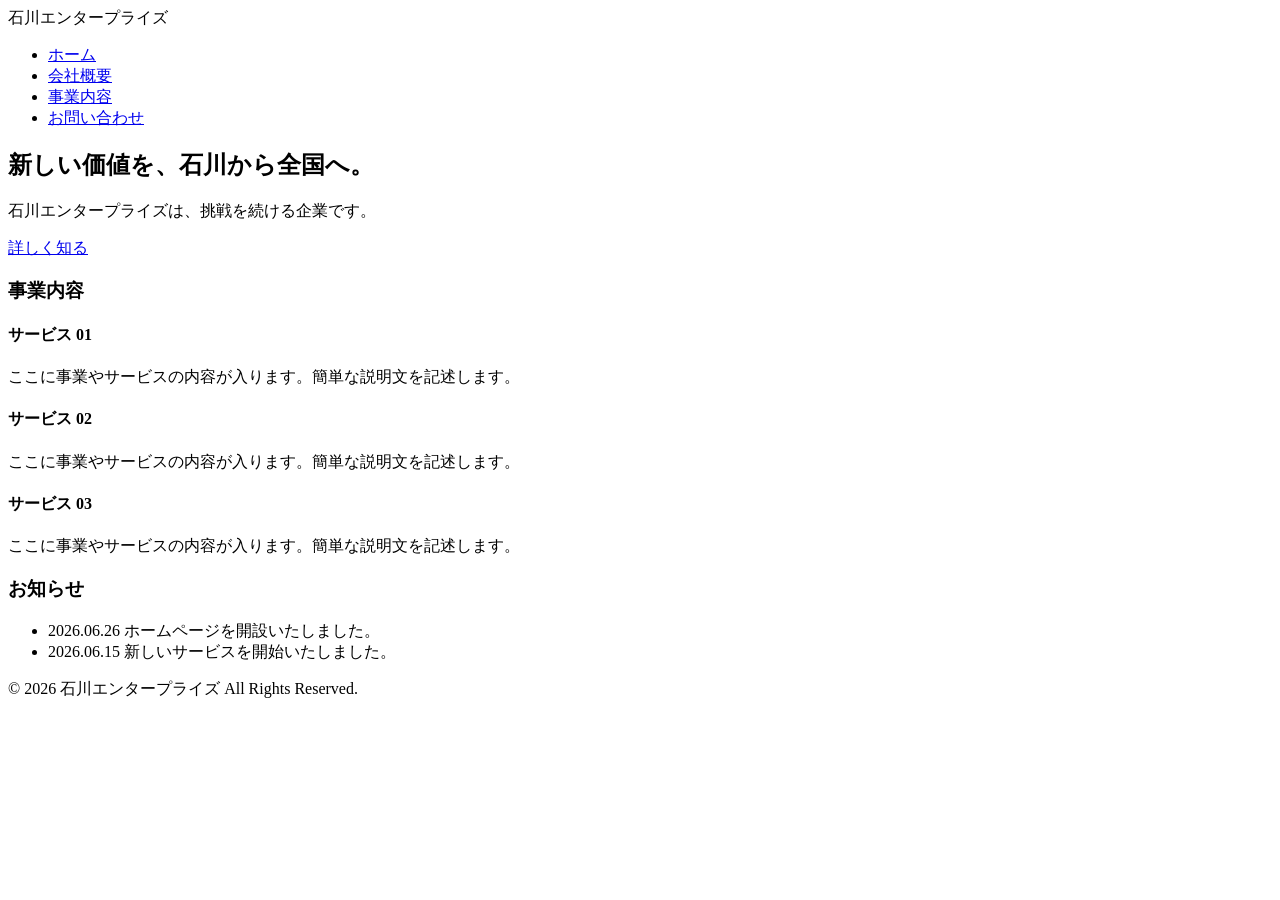
==== index.html @ 4a93487f "index、css追加" ====
<!DOCTYPE html>
<html lang="ja">
<head>
    <meta charset="UTF-8">
    <meta name="viewport" content="width=device-width, initial-scale=1.0">
    <title>石川エンタープライズ | トップページ</title>
    <link rel="stylesheet" href="css/style.css">
</head>
<body>

    <header>
        <div class="header-container">
            <div class="logo">石川エンタープライズ</div>
            <nav>
                <ul>
                    <li><a href="#">ホーム</a></li>
                    <li><a href="#">会社概要</a></li>
                    <li><a href="#">事業内容</a></li>
                    <li><a href="#">お問い合わせ</a></li>
                </ul>
            </nav>
        </div>
    </header>

    <section class="hero">
        <div class="hero-content">
            <h2>新しい価値を、石川から全国へ。</h2>
            <p>石川エンタープライズは、挑戦を続ける企業です。</p>
            <a href="#" class="btn">詳しく知る</a>
        </div>
    </section>

    <main class="container">
        <section class="services">
            <h3 class="section-title">事業内容</h3>
            <div class="service-grid">
                <div class="service-card">
                    <h4>サービス 01</h4>
                    <p>ここに事業やサービスの内容が入ります。簡単な説明文を記述します。</p>
                </div>
                <div class="service-card">
                    <h4>サービス 02</h4>
                    <p>ここに事業やサービスの内容が入ります。簡単な説明文を記述します。</p>
                </div>
                <div class="service-card">
                    <h4>サービス 03</h4>
                    <p>ここに事業やサービスの内容が入ります。簡単な説明文を記述します。</p>
                </div>
            </div>
        </section>

        <section class="news">
            <h3 class="section-title">お知らせ</h3>
            <ul class="news-list">
                <li><span class="date">2026.06.26</span> ホームページを開設いたしました。</li>
                <li><span class="date">2026.06.15</span> 新しいサービスを開始いたしました。</li>
            </ul>
        </section>
    </main>

    <footer>
        <p>&copy; 2026 石川エンタープライズ All Rights Reserved.</p>
    </footer>

</body>
</html>
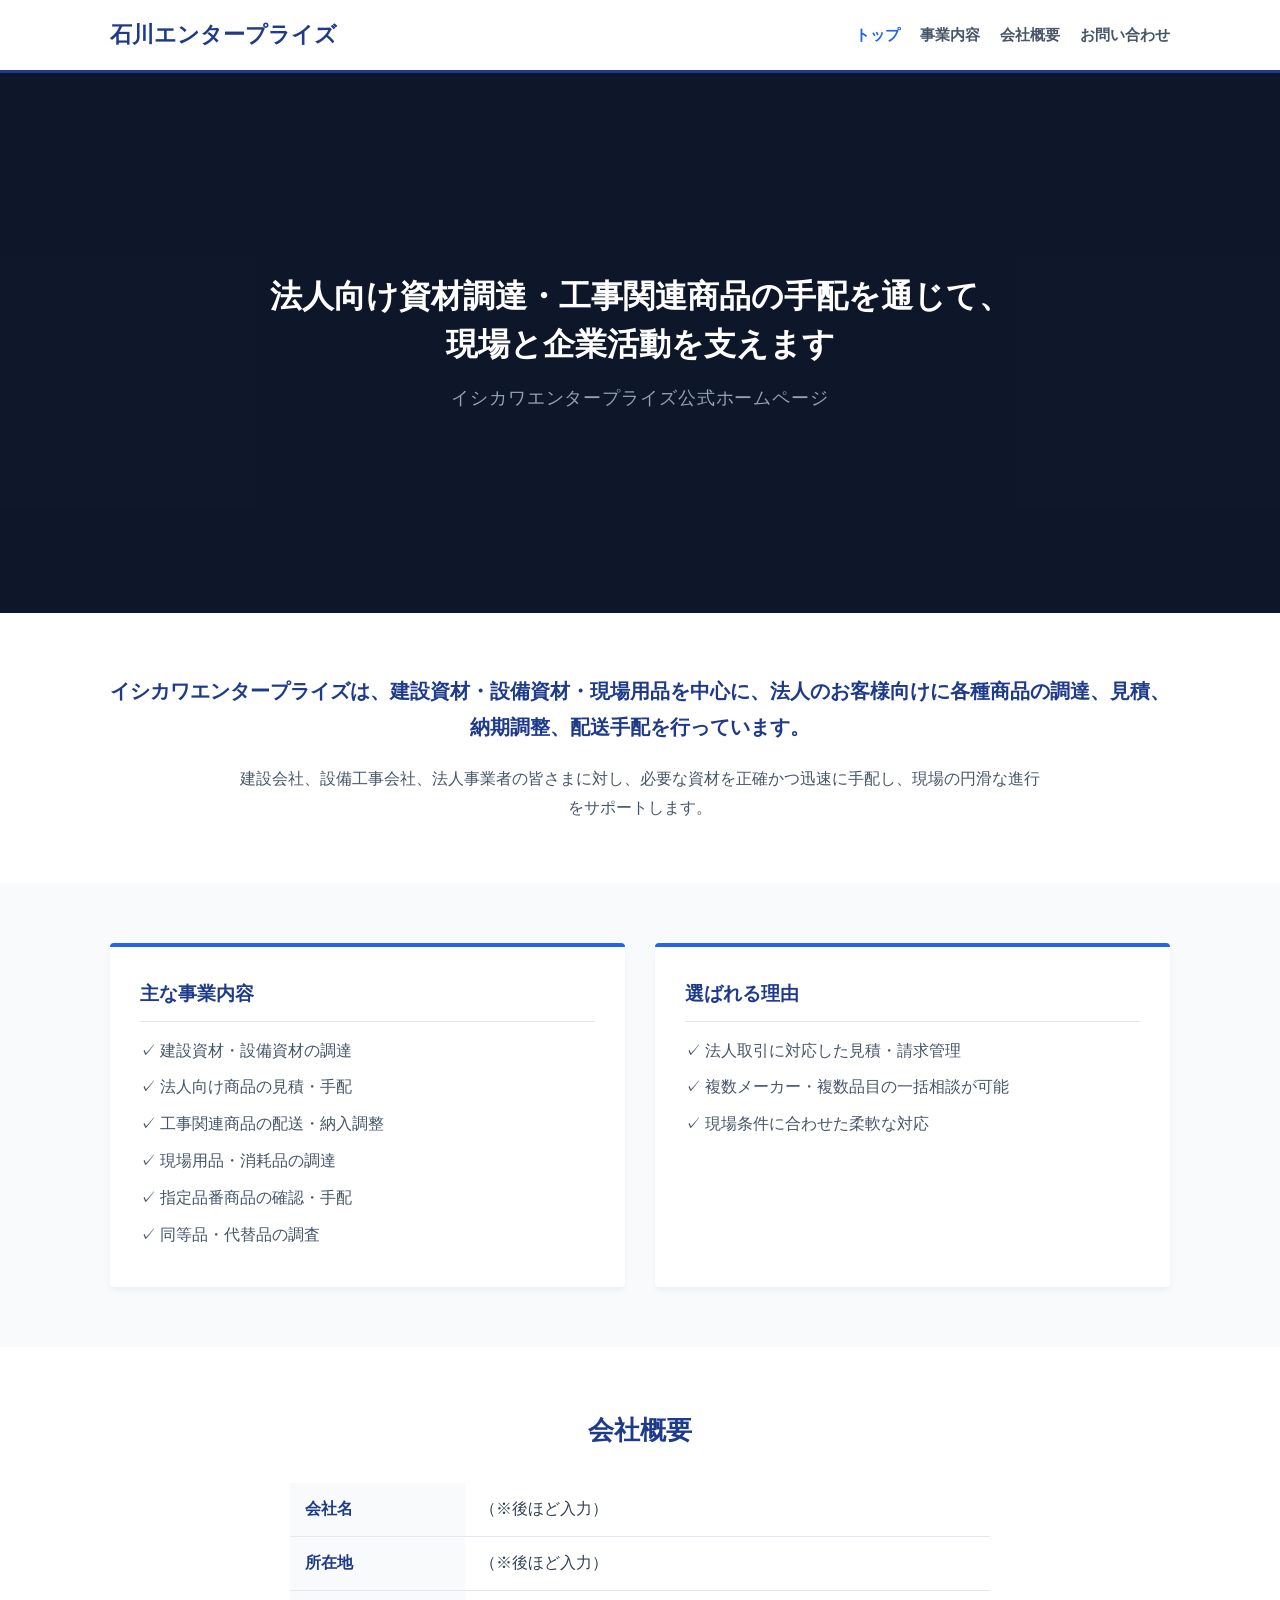
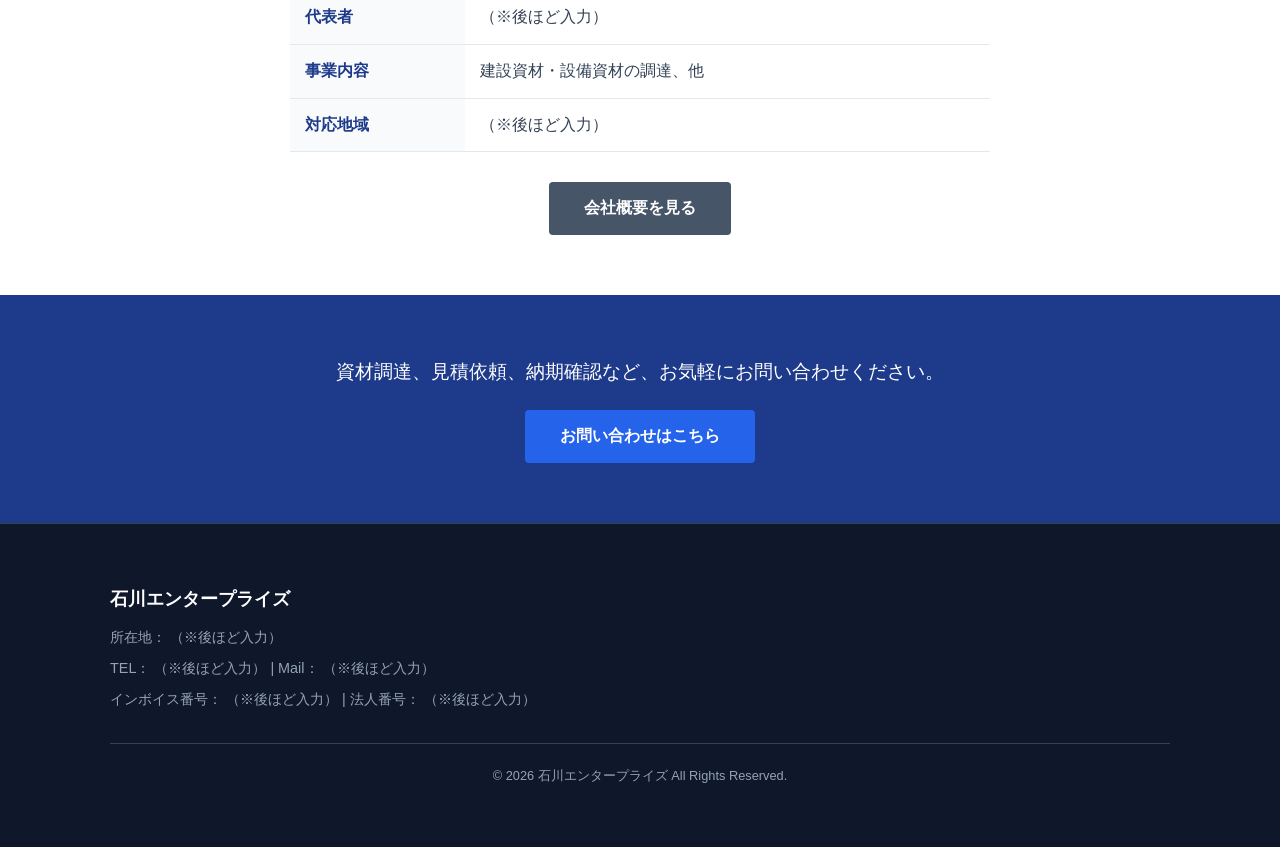
==== commit 47496a24: "仕様書に基づいたトップページとヒーローページの実装" ====
--- a/index.html
+++ b/index.html
@@ -3,63 +3,102 @@
 <head>
     <meta charset="UTF-8">
     <meta name="viewport" content="width=device-width, initial-scale=1.0">
-    <title>石川エンタープライズ | トップページ</title>
+    <title>イシカワエンタープライズ｜法人向け資材調達・工事関連商品の手配</title>
+    <meta name="description" content="イシカワエンタープライズは、建設資材・設備資材・現場用品を中心に、法人向けの資材調達、見積、納期確認、配送手配を行っています。">
     <link rel="stylesheet" href="css/style.css">
 </head>
 <body>
 
-    <header>
+    <header class="site-header">
         <div class="header-container">
-            <div class="logo">石川エンタープライズ</div>
-            <nav>
+            <h1 class="logo">石川エンタープライズ</h1>
+            <nav class="nav-menu">
                 <ul>
-                    <li><a href="#">ホーム</a></li>
-                    <li><a href="#">会社概要</a></li>
-                    <li><a href="#">事業内容</a></li>
-                    <li><a href="#">お問い合わせ</a></li>
+                    <li><a href="index.html" class="active">トップ</a></li>
+                    <li><a href="business.html">事業内容</a></li>
+                    <li><a href="company.html">会社概要</a></li>
+                    <li><a href="contact.html">お問い合わせ</a></li>
                 </ul>
             </nav>
         </div>
     </header>
 
-    <section class="hero">
+    <section class="hero-section">
+        <div class="hero-overlay"></div>
         <div class="hero-content">
-            <h2>新しい価値を、石川から全国へ。</h2>
-            <p>石川エンタープライズは、挑戦を続ける企業です。</p>
-            <a href="#" class="btn">詳しく知る</a>
+            <h2>法人向け資材調達・工事関連商品の手配を通じて、<br>現場と企業活動を支えます</h2>
+            <p>イシカワエンタープライズ公式ホームページ</p>
         </div>
     </section>
 
-    <main class="container">
-        <section class="services">
-            <h3 class="section-title">事業内容</h3>
-            <div class="service-grid">
-                <div class="service-card">
-                    <h4>サービス 01</h4>
-                    <p>ここに事業やサービスの内容が入ります。簡単な説明文を記述します。</p>
-                </div>
-                <div class="service-card">
-                    <h4>サービス 02</h4>
-                    <p>ここに事業やサービスの内容が入ります。簡単な説明文を記述します。</p>
-                </div>
-                <div class="service-card">
-                    <h4>サービス 03</h4>
-                    <p>ここに事業やサービスの内容が入ります。簡単な説明文を記述します。</p>
-                </div>
+    <section class="intro-sectioncontainer">
+        <div class="container">
+            <p class="lead-text">
+                イシカワエンタープライズは、建設資材・設備資材・現場用品を中心に、法人のお客様向けに各種商品の調達、見積、納期調整、配送手配を行っています。
+            </p>
+            <p class="body-text">
+                建設会社、設備工事会社、法人事業者の皆さまに対し、必要な資材を正確かつ迅速に手配し、現場の円滑な進行をサポートします。
+            </p>
+        </div>
+    </section>
+
+    <section class="features-section">
+        <div class="container grids">
+            <div class="card-box">
+                <h3>主な事業内容</h3>
+                <ul>
+                    <li>建設資材・設備資材の調達</li>
+                    <li>法人向け商品の見積・手配</li>
+                    <li>工事関連商品の配送・納入調整</li>
+                    <li>現場用品・消耗品の調達</li>
+                    <li>指定品番商品の確認・手配</li>
+                    <li>同等品・代替品の調査</li>
+                </ul>
             </div>
-        </section>
+            <div class="card-box">
+                <h3>選ばれる理由</h3>
+                <ul>
+                    <li>法人取引に対応した見積・請求管理</li>
+                    <li>複数メーカー・複数品目の一括相談が可能</li>
+                    <li>現場条件に合わせた柔軟な対応</li>
+                </ul>
+            </div>
+        </div>
+    </section>
 
-        <section class="news">
-            <h3 class="section-title">お知らせ</h3>
-            <ul class="news-list">
-                <li><span class="date">2026.06.26</span> ホームページを開設いたしました。</li>
-                <li><span class="date">2026.06.15</span> 新しいサービスを開始いたしました。</li>
-            </ul>
-        </section>
-    </main>
+    <section class="summary-section">
+        <div class="container">
+            <h3>会社概要</h3>
+            <table class="summary-table">
+                <tr><th>会社名</th><td>（※後ほど入力）</td></tr>
+                <tr><th>所在地</th><td>（※後ほど入力）</td></tr>
+                <tr><th>代表者</th><td>（※後ほど入力）</td></tr>
+                <tr><th>事業内容</th><td>建設資材・設備資材の調達、他</td></tr>
+                <tr><th>対応地域</th><td>（※後ほど入力）</td></tr>
+            </table>
+            <div class="text-center">
+                <a href="company.html" class="btn btn-secondary">会社概要を見る</a>
+            </div>
+        </div>
+    </section>
 
-    <footer>
-        <p>&copy; 2026 石川エンタープライズ All Rights Reserved.</p>
+    <section class="cta-section">
+        <div class="container text-center">
+            <p>資材調達、見積依頼、納期確認など、お気軽にお問い合わせください。</p>
+            <a href="contact.html" class="btn btn-primary">お問い合わせはこちら</a>
+        </div>
+    </section>
+
+    <footer class="site-footer">
+        <div class="container">
+            <div class="footer-info">
+                <h4>石川エンタープライズ</h4>
+                <p>所在地： （※後ほど入力）</p>
+                <p>TEL： （※後ほど入力） | Mail： （※後ほど入力）</p>
+                <p>インボイス番号： （※後ほど入力） | 法人番号： （※後ほど入力）</p>
+            </div>
+            <p class="copyright">© 2026 石川エンタープライズ All Rights Reserved.</p>
+        </div>
     </footer>
 
 </body>
--- a/css/style.css
+++ b/css/style.css
@@ -0,0 +1,223 @@
+/* 全体設定 */
+* {
+    box-sizing: border-box;
+    margin: 0;
+    padding: 0;
+}
+body {
+    font-family: "Helvetica Neue", Arial, "Hiragino Kaku Gothic ProN", "Hiragino Sans", Meiryo, sans-serif;
+    color: #334155;
+    background-color: #f8fafc; /* 薄いグレー */
+    line-height: 1.8;
+}
+.container {
+    width: 100%;
+    max-width: 1100px;
+    margin: 0 auto;
+    padding: 60px 20px;
+}
+.text-center { text-align: center; }
+
+/* ヘッダー */
+.site-header {
+    background-color: #ffffff;
+    border-bottom: 3px solid #1e3a8a; /* 堅実な紺色 */
+    position: sticky;
+    top: 0;
+    z-index: 100;
+}
+.header-container {
+    max-width: 1100px;
+    margin: 0 auto;
+    display: flex;
+    justify-content: space-between;
+    align-items: center;
+    padding: 15px 20px;
+}
+.logo {
+    font-size: 1.4rem;
+    color: #1e3a8a;
+    font-weight: bold;
+}
+.nav-menu ul {
+    display: flex;
+    list-style: none;
+}
+.nav-menu ul li { margin-left: 20px; }
+.nav-menu ul li a {
+    text-decoration: none;
+    color: #475569;
+    font-weight: bold;
+    font-size: 0.95rem;
+    transition: color 0.3s;
+}
+.nav-menu ul li a:hover, .nav-menu ul li a.active {
+    color: #2563eb; /* 誠実な青 */
+}
+
+/* ヒーローページ（メインビジュアル） */
+.hero-section {
+    position: relative;
+    height: 60vh;
+    min-height: 400px;
+    /* 背景画像（imagesフォルダにhero.jpgを入れる、無ければ紺色のグラデーションになります） */
+    background: url('../images/hero.jpg') no-repeat center center/cover;
+    background-color: #0f172a; 
+    display: flex;
+    align-items: center;
+    justify-content: center;
+    text-align: center;
+    color: #ffffff;
+}
+.hero-overlay {
+    position: absolute;
+    top: 0; left: 0; width: 100%; height: 100%;
+    background: rgba(15, 23, 42, 0.7); /* 写真の上に重ねる紺色のフィルター */
+}
+.hero-content {
+    position: relative;
+    z-index: 1;
+    padding: 0 20px;
+}
+.hero-content h2 {
+    font-size: 2rem;
+    line-height: 1.5;
+    margin-bottom: 15px;
+    font-weight: bold;
+}
+.hero-content p {
+    font-size: 1.1rem;
+    color: #94a3b8;
+    letter-spacing: 0.05em;
+}
+
+/* 紹介文 */
+.intro-sectioncontainer {
+    background-color: #ffffff;
+    text-align: center;
+}
+.lead-text {
+    font-size: 1.25rem;
+    color: #1e3a8a;
+    font-weight: bold;
+    margin-bottom: 20px;
+}
+.body-text {
+    max-width: 800px;
+    margin: 0 auto;
+    color: #475569;
+}
+
+/* グリッドカード */
+.grids {
+    display: flex;
+    gap: 30px;
+}
+.card-box {
+    flex: 1;
+    background: #ffffff;
+    padding: 30px;
+    border-radius: 4px;
+    border-top: 4px solid #2563eb;
+    box-shadow: 0 4px 6px -1px rgba(0,0,0,0.05);
+}
+.card-box h3 {
+    color: #1e3a8a;
+    margin-bottom: 15px;
+    border-bottom: 1px solid #e2e8f0;
+    padding-bottom: 10px;
+}
+.card-box ul {
+    list-style-type: '✓ ';
+    margin-left: 20px;
+    color: #475569;
+}
+.card-box ul li { margin-bottom: 8px; }
+
+/* 簡易会社概要テーブル */
+.summary-section { background-color: #ffffff; }
+.summary-section h3 {
+    text-align: center;
+    color: #1e3a8a;
+    font-size: 1.6rem;
+    margin-bottom: 30px;
+}
+.summary-table {
+    width: 100%;
+    max-width: 700px;
+    margin: 0 auto 30px;
+    border-collapse: collapse;
+}
+.summary-table th, .summary-table td {
+    padding: 12px 15px;
+    border-bottom: 1px solid #e2e8f0;
+    text-align: left;
+}
+.summary-table th {
+    width: 25%;
+    color: #1e3a8a;
+    background-color: #f8fafc;
+}
+
+/* ボタン */
+.btn {
+    display: inline-block;
+    padding: 12px 35px;
+    text-decoration: none;
+    font-weight: bold;
+    border-radius: 4px;
+    transition: background 0.3s;
+}
+.btn-primary {
+    background-color: #2563eb;
+    color: #ffffff;
+}
+.btn-primary:hover { background-color: #1d4ed8; }
+.btn-secondary {
+    background-color: #475569;
+    color: #ffffff;
+}
+.btn-secondary:hover { background-color: #334155; }
+
+/* CTAセクション（お問い合わせ導線） */
+.cta-section {
+    background-color: #1e3a8a;
+    color: #ffffff;
+}
+.cta-section p {
+    font-size: 1.2rem;
+    margin-bottom: 20px;
+}
+
+/* フッター */
+.site-footer {
+    background-color: #0f172a;
+    color: #94a3b8;
+    font-size: 0.9rem;
+    border-top: 1px solid #334155;
+}
+.footer-info h4 {
+    color: #ffffff;
+    margin-bottom: 10px;
+    font-size: 1.1rem;
+}
+.footer-info p { margin-bottom: 5px; }
+.copyright {
+    margin-top: 30px;
+    text-align: center;
+    font-size: 0.8rem;
+    border-top: 1px solid #334155;
+    padding-top: 20px;
+}
+
+/* スマートフォン対応（レスポンシブ） */
+@media (max-width: 768px) {
+    .header-container { flex-direction: column; text-align: center; }
+    .nav-menu { margin-top: 15px; width: 100%; }
+    .nav-menu ul { justify-content: space-around; }
+    .nav-menu ul li { margin: 0; }
+    .hero-content h2 { font-size: 1.4rem; }
+    .grids { flex-direction: column; }
+    .summary-table th, .summary-table td { display: block; width: 100%; }
+    .summary-table th { background-color: #1e3a8a; color: #ffffff; }
+}
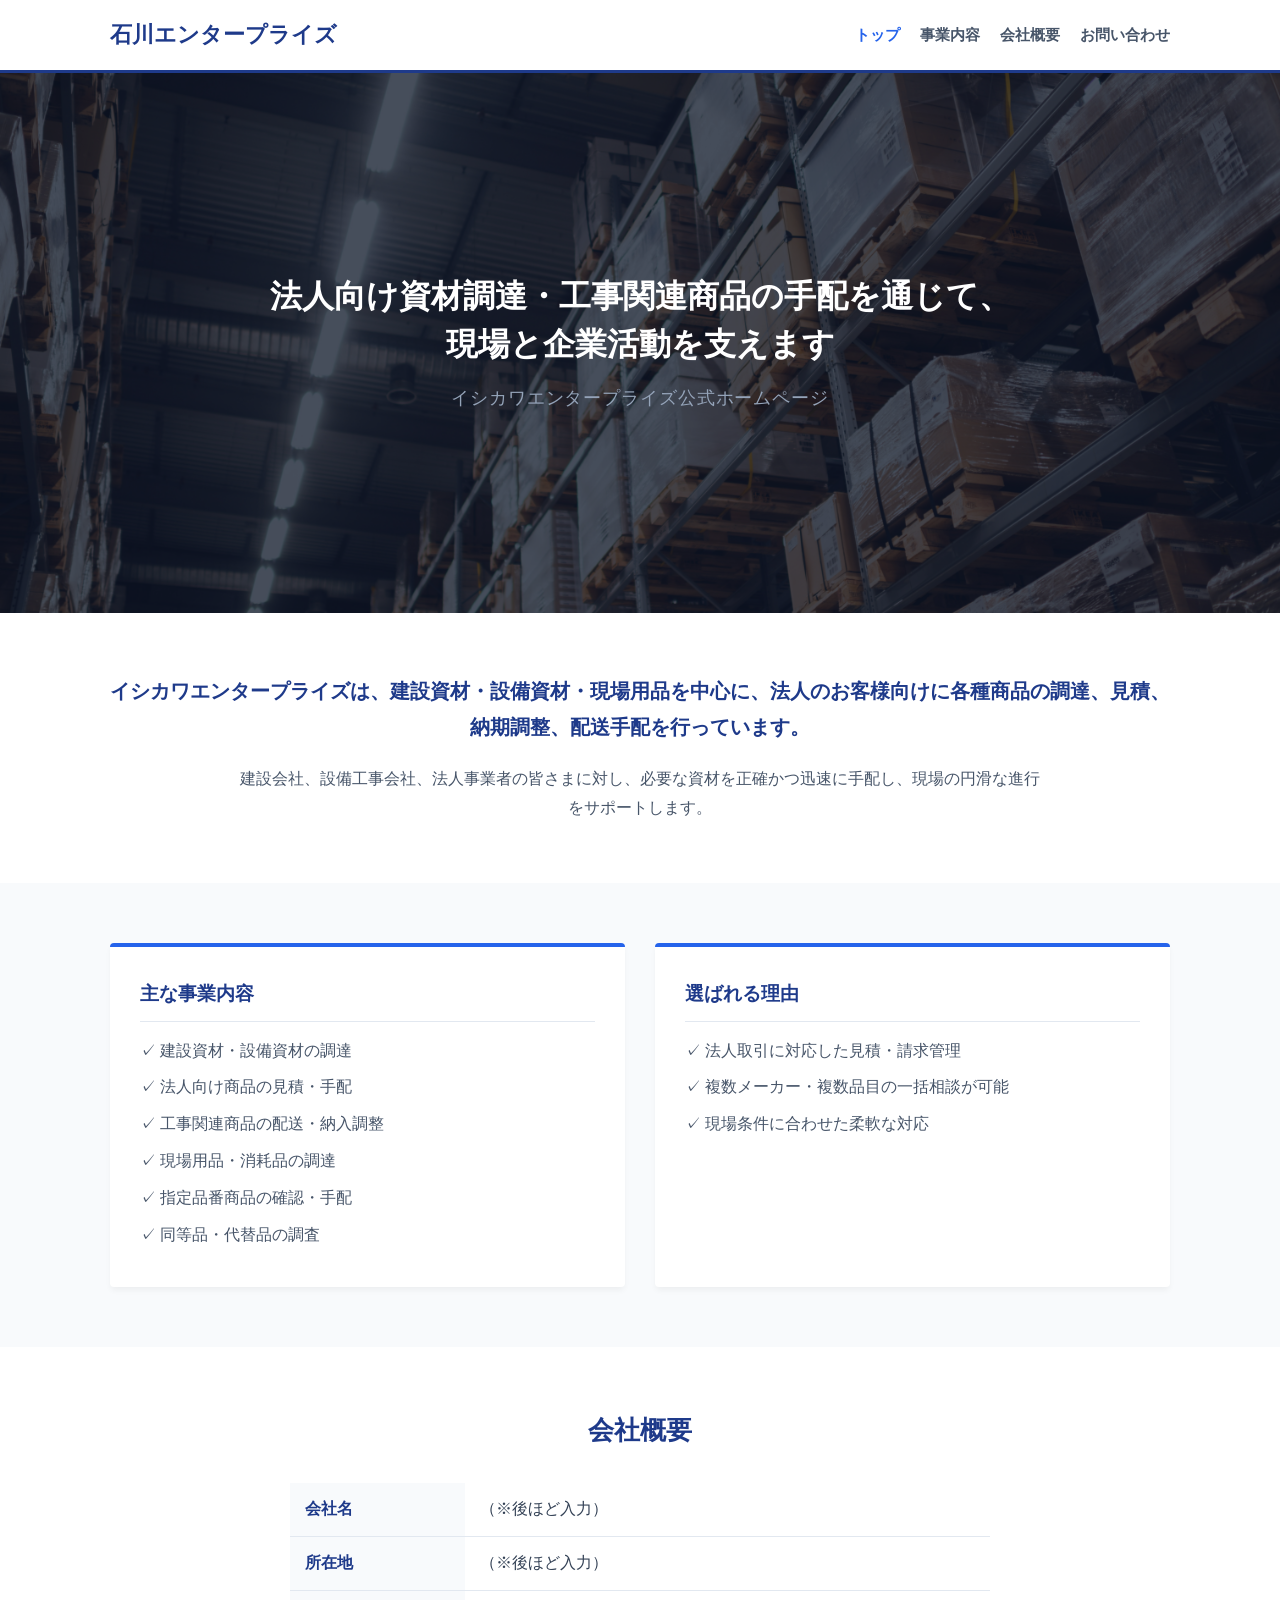
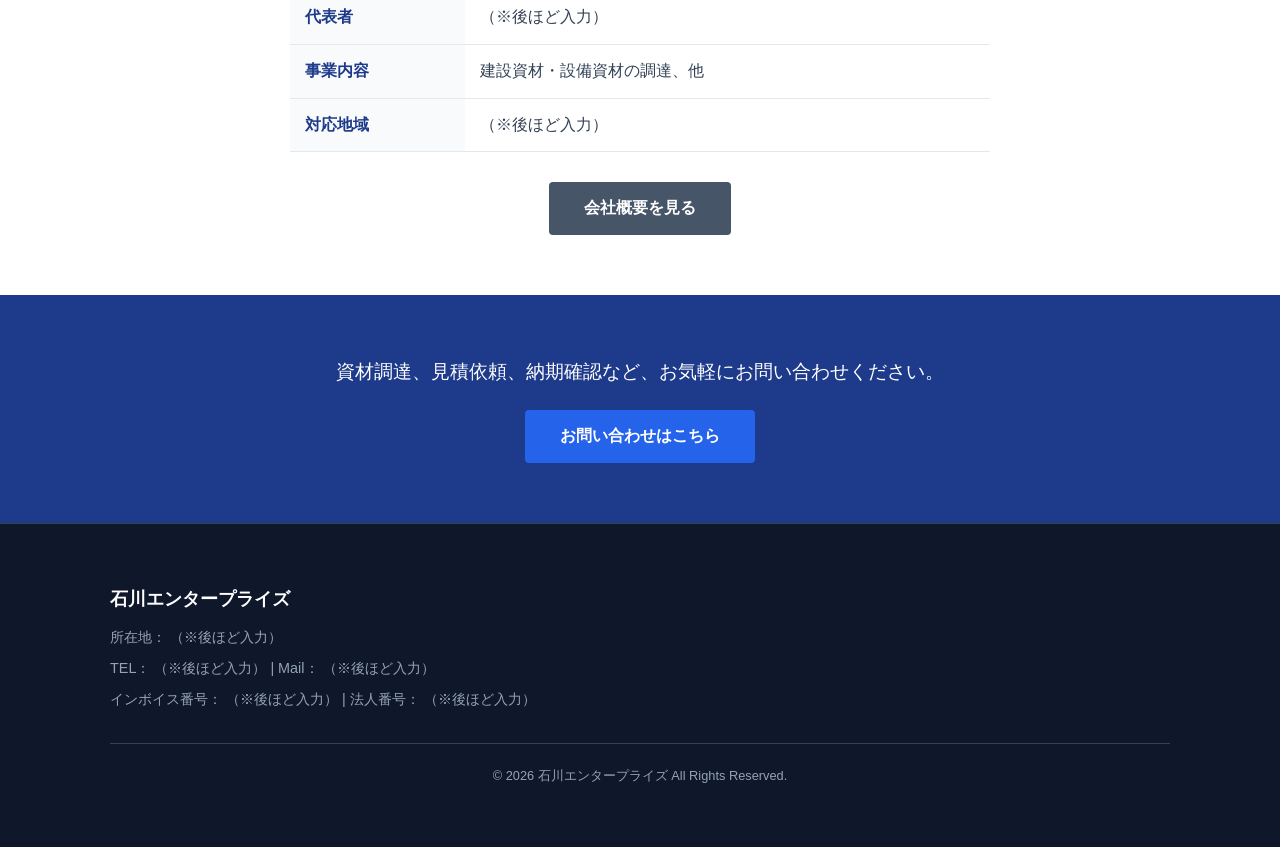
==== commit 2f4c5c41: "全ページのヘッダーロゴをリンク化（丸ごと差し替え版）" ====
--- a/index.html
+++ b/index.html
@@ -11,7 +11,7 @@
 
     <header class="site-header">
         <div class="header-container">
-            <h1 class="logo">石川エンタープライズ</h1>
+            <h1 class="logo"><a href="index.html">石川エンタープライズ</a></h1>
             <nav class="nav-menu">
                 <ul>
                     <li><a href="index.html" class="active">トップ</a></li>
--- a/css/style.css
+++ b/css/style.css
@@ -61,7 +61,7 @@
     height: 60vh;
     min-height: 400px;
     /* 背景画像（imagesフォルダにhero.jpgを入れる、無ければ紺色のグラデーションになります） */
-    background: url('../images/hero.jpg') no-repeat center center/cover;
+    background: url('../img/hero.jpg') no-repeat center center/cover;
     background-color: #0f172a; 
     display: flex;
     align-items: center;
@@ -220,4 +220,9 @@
     .grids { flex-direction: column; }
     .summary-table th, .summary-table td { display: block; width: 100%; }
     .summary-table th { background-color: #1e3a8a; color: #ffffff; }
+}
+/* ロゴのリンクを元の綺麗な色（紺色）にして下線を消す設定 */
+.logo a {
+    text-decoration: none;
+    color: inherit; /* 親要素の紺色をそのまま引き継ぎます */
 }
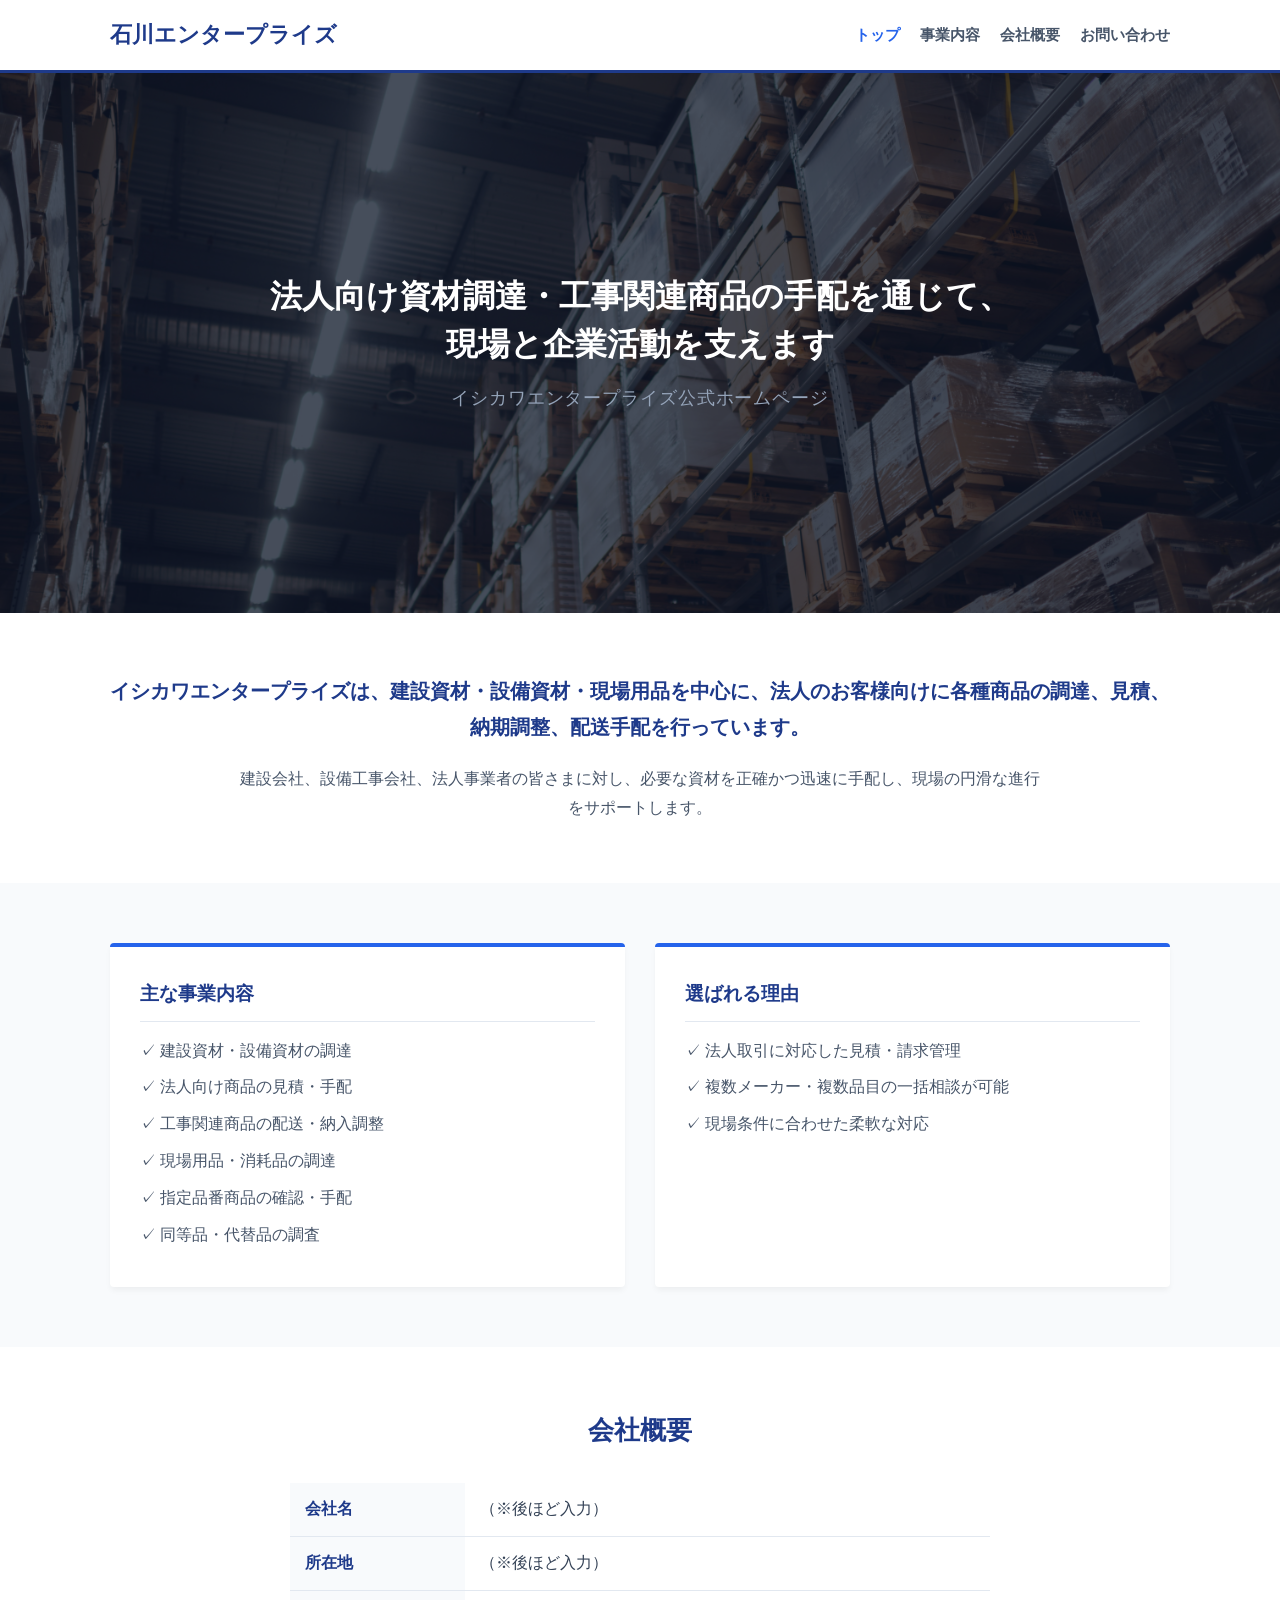
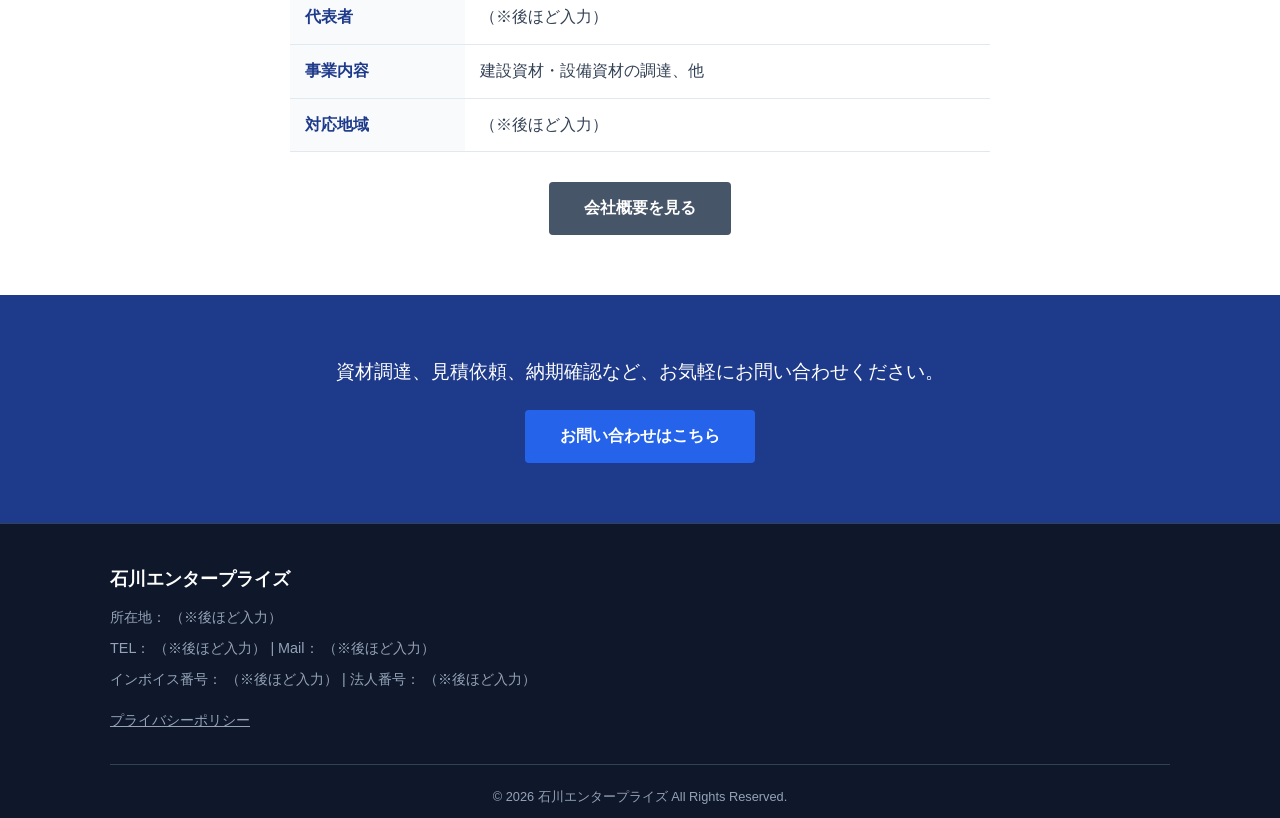
==== commit 941da2a5: "プライバシーポリシーページの追加とフッターリンクの設置" ====
--- a/index.html
+++ b/index.html
@@ -89,13 +89,14 @@
         </div>
     </section>
 
-    <footer class="site-footer">
-        <div class="container">
+   <footer class="site-footer">
+        <div class="container" style="padding: 40px 20px 10px;">
             <div class="footer-info">
                 <h4>石川エンタープライズ</h4>
                 <p>所在地： （※後ほど入力）</p>
                 <p>TEL： （※後ほど入力） | Mail： （※後ほど入力）</p>
                 <p>インボイス番号： （※後ほど入力） | 法人番号： （※後ほど入力）</p>
+                <p style="margin-top: 15px;"><a href="privacy.html" style="color: #94a3b8; text-decoration: underline; font-size: 0.85rem;">プライバシーポリシー</a></p>
             </div>
             <p class="copyright">© 2026 石川エンタープライズ All Rights Reserved.</p>
         </div>
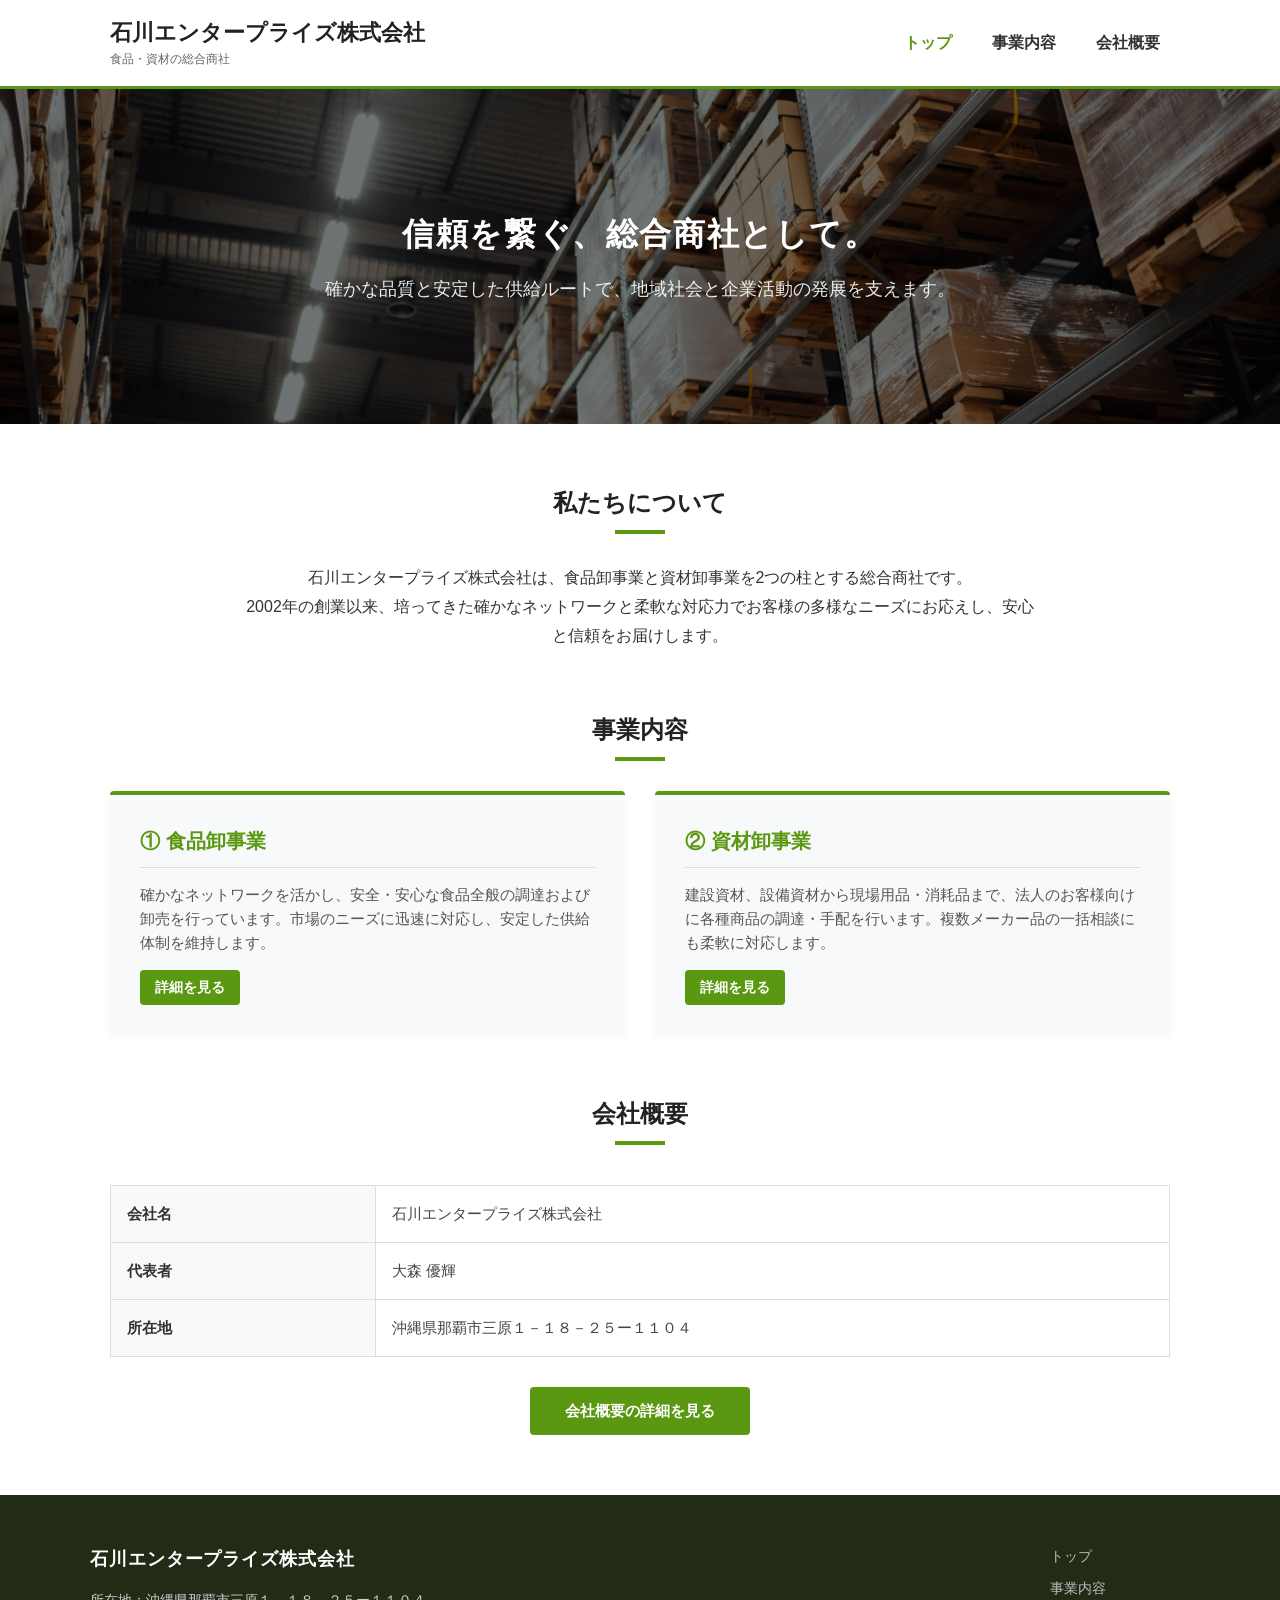
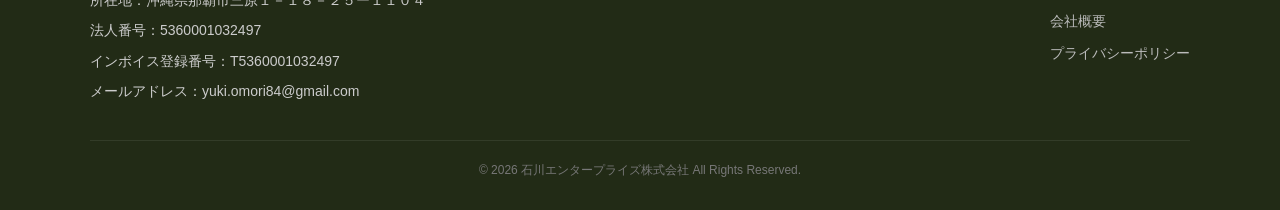
==== commit fe0845d8: "メールアドレスの追加と全体の最適化" ====
--- a/index.html
+++ b/index.html
@@ -3,104 +3,108 @@
 <head>
     <meta charset="UTF-8">
     <meta name="viewport" content="width=device-width, initial-scale=1.0">
-    <title>イシカワエンタープライズ｜法人向け資材調達・工事関連商品の手配</title>
-    <meta name="description" content="イシカワエンタープライズは、建設資材・設備資材・現場用品を中心に、法人向けの資材調達、見積、納期確認、配送手配を行っています。">
+    <title>石川エンタープライズ株式会社｜食品・資材の総合商社</title>
     <link rel="stylesheet" href="css/style.css">
 </head>
 <body>
 
-    <header class="site-header">
-        <div class="header-container">
-            <h1 class="logo"><a href="index.html">石川エンタープライズ</a></h1>
-            <nav class="nav-menu">
-                <ul>
-                    <li><a href="index.html" class="active">トップ</a></li>
-                    <li><a href="business.html">事業内容</a></li>
-                    <li><a href="company.html">会社概要</a></li>
-                    <li><a href="contact.html">お問い合わせ</a></li>
-                </ul>
-            </nav>
+<header>
+    <div class="header-container">
+        <div class="logo">
+            <a href="index.html">石川エンタープライズ株式会社<span>食品・資材の総合商社</span></a>
         </div>
-    </header>
+        <nav>
+            <ul>
+                <li><a href="index.html" class="active">トップ</a></li>
+                <li><a href="business.html">事業内容</a></li>
+                <li><a href="company.html">会社概要</a></li>
+            </ul>
+        </nav>
+    </div>
+</header>
 
-    <section class="hero-section">
-        <div class="hero-overlay"></div>
-        <div class="hero-content">
-            <h2>法人向け資材調達・工事関連商品の手配を通じて、<br>現場と企業活動を支えます</h2>
-            <p>イシカワエンタープライズ公式ホームページ</p>
-        </div>
+<section class="hero">
+    <div class="hero-content">
+        <h2>信頼を繋ぐ、総合商社として。</h2>
+        <p>確かな品質と安定した供給ルートで、地域社会と企業活動の発展を支えます。</p>
+    </div>
+</section>
+
+<main>
+    <section>
+        <h2 class="section-title">私たちについて</h2>
+        <p class="intro-text">
+            石川エンタープライズ株式会社は、食品卸事業と資材卸事業を2つの柱とする総合商社です。<br>
+            2002年の創業以来、培ってきた確かなネットワークと柔軟な対応力でお客様の多様なニーズにお応えし、安心と信頼をお届けします。
+        </p>
     </section>
 
-    <section class="intro-sectioncontainer">
-        <div class="container">
-            <p class="lead-text">
-                イシカワエンタープライズは、建設資材・設備資材・現場用品を中心に、法人のお客様向けに各種商品の調達、見積、納期調整、配送手配を行っています。
-            </p>
-            <p class="body-text">
-                建設会社、設備工事会社、法人事業者の皆さまに対し、必要な資材を正確かつ迅速に手配し、現場の円滑な進行をサポートします。
-            </p>
-        </div>
-    </section>
-
-    <section class="features-section">
-        <div class="container grids">
-            <div class="card-box">
-                <h3>主な事業内容</h3>
-                <ul>
-                    <li>建設資材・設備資材の調達</li>
-                    <li>法人向け商品の見積・手配</li>
-                    <li>工事関連商品の配送・納入調整</li>
-                    <li>現場用品・消耗品の調達</li>
-                    <li>指定品番商品の確認・手配</li>
-                    <li>同等品・代替品の調査</li>
-                </ul>
+    <section>
+        <h2 class="section-title">事業内容</h2>
+        <div class="business-grid">
+            <div class="business-card">
+                <h3>① 食品卸事業</h3>
+                <p>確かなネットワークを活かし、安全・安心な食品全般の調達および卸売を行っています。市場のニーズに迅速に対応し、安定した供給体制を維持します。</p>
+                <div class="btn-container" style="text-align: left; margin-top: 15px;">
+                    <a href="business.html" class="btn" style="padding: 6px 15px; font-size: 14px;">詳細を見る</a>
+                </div>
             </div>
-            <div class="card-box">
-                <h3>選ばれる理由</h3>
-                <ul>
-                    <li>法人取引に対応した見積・請求管理</li>
-                    <li>複数メーカー・複数品目の一括相談が可能</li>
-                    <li>現場条件に合わせた柔軟な対応</li>
-                </ul>
+            <div class="business-card">
+                <h3>② 資材卸事業</h3>
+                <p>建設資材、設備資材から現場用品・消耗品まで、法人のお客様向けに各種商品の調達・手配を行います。複数メーカー品の一括相談にも柔軟に対応します。</p>
+                <div class="btn-container" style="text-align: left; margin-top: 15px;">
+                    <a href="business.html" class="btn" style="padding: 6px 15px; font-size: 14px;">詳細を見る</a>
+                </div>
             </div>
         </div>
     </section>
 
-    <section class="summary-section">
-        <div class="container">
-            <h3>会社概要</h3>
-            <table class="summary-table">
-                <tr><th>会社名</th><td>（※後ほど入力）</td></tr>
-                <tr><th>所在地</th><td>（※後ほど入力）</td></tr>
-                <tr><th>代表者</th><td>（※後ほど入力）</td></tr>
-                <tr><th>事業内容</th><td>建設資材・設備資材の調達、他</td></tr>
-                <tr><th>対応地域</th><td>（※後ほど入力）</td></tr>
+    <section>
+        <h2 class="section-title">会社概要</h2>
+        <div class="table-container">
+            <table class="company-table">
+                <tr>
+                    <th>会社名</th>
+                    <td>石川エンタープライズ株式会社</td>
+                </tr>
+                <tr>
+                    <th>代表者</th>
+                    <td>大森 優輝</td>
+                </tr>
+                <tr>
+                    <th>所在地</th>
+                    <td>沖縄県那覇市三原１－１８－２５ー１１０４</td>
+                </tr>
             </table>
-            <div class="text-center">
-                <a href="company.html" class="btn btn-secondary">会社概要を見る</a>
-            </div>
+        </div>
+        <div class="btn-container">
+            <a href="company.html" class="btn">会社概要の詳細を見る</a>
         </div>
     </section>
+</main>
 
-    <section class="cta-section">
-        <div class="container text-center">
-            <p>資材調達、見積依頼、納期確認など、お気軽にお問い合わせください。</p>
-            <a href="contact.html" class="btn btn-primary">お問い合わせはこちら</a>
+<footer>
+    <div class="footer-container">
+        <div class="footer-info">
+            <h4>石川エンタープライズ株式会社</h4>
+            <p>所在地：沖縄県那覇市三原１－１８－２５ー１１０４</p>
+            <p>法人番号：5360001032497</p>
+            <p>インボイス登録番号：T5360001032497</p>
+            <p>メールアドレス：yuki.omori84@gmail.com</p>
         </div>
-    </section>
-
-   <footer class="site-footer">
-        <div class="container" style="padding: 40px 20px 10px;">
-            <div class="footer-info">
-                <h4>石川エンタープライズ</h4>
-                <p>所在地： （※後ほど入力）</p>
-                <p>TEL： （※後ほど入力） | Mail： （※後ほど入力）</p>
-                <p>インボイス番号： （※後ほど入力） | 法人番号： （※後ほど入力）</p>
-                <p style="margin-top: 15px;"><a href="privacy.html" style="color: #94a3b8; text-decoration: underline; font-size: 0.85rem;">プライバシーポリシー</a></p>
-            </div>
-            <p class="copyright">© 2026 石川エンタープライズ All Rights Reserved.</p>
+        <div class="footer-links">
+            <ul>
+                <li><a href="index.html">トップ</a></li>
+                <li><a href="business.html">事業内容</a></li>
+                <li><a href="company.html">会社概要</a></li>
+                <li><a href="privacy.html">プライバシーポリシー</a></li>
+            </ul>
         </div>
-    </footer>
+    </div>
+    <div class="footer-bottom">
+        <p>&copy; 2026 石川エンタープライズ株式会社 All Rights Reserved.</p>
+    </div>
+</footer>
 
 </body>
 </html>
--- a/css/style.css
+++ b/css/style.css
@@ -1,228 +1,336 @@
-/* 全体設定 */
+:root {
+    --main-color: #599810;
+    --main-color-hover: #43730c;
+    --text-color: #333333;
+    --bg-light: #f8f9fa;
+    --bg-footer: #222b16;
+    --border-color: #dddddd;
+}
+
 * {
     box-sizing: border-box;
     margin: 0;
     padding: 0;
 }
+
 body {
     font-family: "Helvetica Neue", Arial, "Hiragino Kaku Gothic ProN", "Hiragino Sans", Meiryo, sans-serif;
-    color: #334155;
-    background-color: #f8fafc; /* 薄いグレー */
-    line-height: 1.8;
-}
-.container {
-    width: 100%;
-    max-width: 1100px;
-    margin: 0 auto;
-    padding: 60px 20px;
-}
-.text-center { text-align: center; }
-
-/* ヘッダー */
-.site-header {
+    color: var(--text-color);
+    line-height: 1.6;
     background-color: #ffffff;
-    border-bottom: 3px solid #1e3a8a; /* 堅実な紺色 */
+}
+
+a {
+    color: inherit;
+    text-decoration: none;
+}
+
+ul {
+    list-style: none;
+}
+
+/* Header */
+header {
+    background-color: #ffffff;
+    border-bottom: 3px solid var(--main-color);
     position: sticky;
     top: 0;
     z-index: 100;
 }
+
 .header-container {
+    max-width: 1100px;
+    margin: 0 auto;
+    padding: 20px;
+    display: flex;
+    justify-content: space-between;
+    align-items: center;
+    flex-wrap: wrap;
+}
+
+.logo a {
+    font-size: 22px;
+    font-weight: bold;
+    color: #222222;
+    line-height: 1.2;
+}
+
+.logo span {
+    font-size: 12px;
+    display: block;
+    color: #666666;
+    font-weight: normal;
+    margin-top: 4px;
+}
+
+nav ul {
+    display: flex;
+    gap: 20px;
+}
+
+nav a {
+    font-weight: bold;
+    padding: 5px 10px;
+    transition: color 0.3s;
+}
+
+nav a:hover, nav a.active {
+    color: var(--main-color);
+}
+
+/* Hero Section */
+.hero {
+    background-image: linear-gradient(rgba(0,0,0,0.45), rgba(0,0,0,0.45)), url('../img/hero.jpg');
+    background-size: cover;
+    background-position: center;
+    background-color: var(--main-color);
+    color: #ffffff;
+    text-align: center;
+    padding: 120px 20px;
+}
+
+.hero-content h2 {
+    font-size: 32px;
+    margin-bottom: 15px;
+    letter-spacing: 0.05em;
+}
+
+.hero-content p {
+    font-size: 18px;
+    max-width: 800px;
+    margin: 0 auto;
+    opacity: 0.9;
+}
+
+/* Main Layout */
+main {
+    max-width: 1100px;
+    margin: 50px auto;
+    padding: 0 20px;
+}
+
+section {
+    margin-bottom: 60px;
+}
+
+h2.section-title {
+    font-size: 24px;
+    position: relative;
+    padding-bottom: 12px;
+    margin-bottom: 30px;
+    text-align: center;
+    color: #222222;
+}
+
+h2.section-title::after {
+    content: '';
+    position: absolute;
+    bottom: 0;
+    left: 50%;
+    transform: translateX(-50%);
+    width: 50px;
+    height: 4px;
+    background-color: var(--main-color);
+}
+
+.intro-text {
+    text-align: center;
+    font-size: 16px;
+    max-width: 800px;
+    margin: 0 auto 40px auto;
+    line-height: 1.8;
+}
+
+/* Business Grid (2軸構成) */
+.business-grid {
+    display: grid;
+    grid-template-columns: repeat(auto-fit, minmax(340px, 1fr));
+    gap: 30px;
+    margin-top: 20px;
+}
+
+.business-card {
+    background-color: var(--bg-light);
+    border-top: 4px solid var(--main-color);
+    padding: 30px;
+    border-radius: 4px;
+    box-shadow: 0 2px 8px rgba(0,0,0,0.04);
+}
+
+.business-card h3 {
+    font-size: 20px;
+    margin-bottom: 15px;
+    color: var(--main-color);
+    border-bottom: 1px solid var(--border-color);
+    padding-bottom: 10px;
+}
+
+.business-card p {
+    font-size: 15px;
+    color: #555555;
+    margin-bottom: 15px;
+}
+
+.business-card ul {
+    margin-top: 10px;
+}
+
+.business-card li {
+    position: relative;
+    padding-left: 15px;
+    margin-bottom: 8px;
+    font-size: 15px;
+}
+
+.business-card li::before {
+    content: '■';
+    position: absolute;
+    left: 0;
+    color: var(--main-color);
+    font-size: 11px;
+    top: 2px;
+}
+
+/* Table Style */
+.table-container {
+    overflow-x: auto;
+    background: #ffffff;
+}
+
+table.company-table {
+    width: 100%;
+    border-collapse: collapse;
+    margin-top: 10px;
+}
+
+table.company-table th, table.company-table td {
+    border: 1px solid var(--border-color);
+    padding: 16px;
+    text-align: left;
+    font-size: 15px;
+}
+
+table.company-table th {
+    background-color: var(--bg-light);
+    width: 25%;
+    font-weight: bold;
+    color: #333333;
+}
+
+table.company-table td {
+    color: #444444;
+}
+
+/* Buttons */
+.btn-container {
+    text-align: center;
+    margin-top: 30px;
+}
+
+.btn {
+    display: inline-block;
+    background-color: var(--main-color);
+    color: #ffffff;
+    padding: 12px 35px;
+    border-radius: 4px;
+    font-weight: bold;
+    font-size: 15px;
+    transition: background-color 0.3s;
+}
+
+.btn:hover {
+    background-color: var(--main-color-hover);
+}
+
+/* Footer */
+footer {
+    background-color: var(--bg-footer);
+    color: #ffffff;
+    padding: 50px 20px 30px 20px;
+    font-size: 14px;
+}
+
+.footer-container {
     max-width: 1100px;
     margin: 0 auto;
     display: flex;
     justify-content: space-between;
-    align-items: center;
-    padding: 15px 20px;
-}
-.logo {
-    font-size: 1.4rem;
-    color: #1e3a8a;
-    font-weight: bold;
-}
-.nav-menu ul {
+    flex-wrap: wrap;
+    gap: 40px;
+}
+
+.footer-info h4 {
+    font-size: 18px;
+    margin-bottom: 15px;
+    letter-spacing: 0.05em;
+}
+
+.footer-info p {
+    margin-bottom: 8px;
+    color: #cccccc;
+}
+
+.footer-links ul {
     display: flex;
-    list-style: none;
-}
-.nav-menu ul li { margin-left: 20px; }
-.nav-menu ul li a {
-    text-decoration: none;
-    color: #475569;
-    font-weight: bold;
-    font-size: 0.95rem;
+    flex-direction: column;
+    gap: 10px;
+}
+
+.footer-links a {
+    color: #bbbbbb;
     transition: color 0.3s;
 }
-.nav-menu ul li a:hover, .nav-menu ul li a.active {
-    color: #2563eb; /* 誠実な青 */
-}
-
-/* ヒーローページ（メインビジュアル） */
-.hero-section {
-    position: relative;
-    height: 60vh;
-    min-height: 400px;
-    /* 背景画像（imagesフォルダにhero.jpgを入れる、無ければ紺色のグラデーションになります） */
-    background: url('../img/hero.jpg') no-repeat center center/cover;
-    background-color: #0f172a; 
-    display: flex;
-    align-items: center;
-    justify-content: center;
-    text-align: center;
+
+.footer-links a:hover {
     color: #ffffff;
-}
-.hero-overlay {
-    position: absolute;
-    top: 0; left: 0; width: 100%; height: 100%;
-    background: rgba(15, 23, 42, 0.7); /* 写真の上に重ねる紺色のフィルター */
-}
-.hero-content {
-    position: relative;
-    z-index: 1;
-    padding: 0 20px;
-}
-.hero-content h2 {
-    font-size: 2rem;
-    line-height: 1.5;
-    margin-bottom: 15px;
-    font-weight: bold;
-}
-.hero-content p {
-    font-size: 1.1rem;
-    color: #94a3b8;
-    letter-spacing: 0.05em;
-}
-
-/* 紹介文 */
-.intro-sectioncontainer {
-    background-color: #ffffff;
-    text-align: center;
-}
-.lead-text {
-    font-size: 1.25rem;
-    color: #1e3a8a;
-    font-weight: bold;
-    margin-bottom: 20px;
-}
-.body-text {
-    max-width: 800px;
-    margin: 0 auto;
-    color: #475569;
-}
-
-/* グリッドカード */
-.grids {
-    display: flex;
-    gap: 30px;
-}
-.card-box {
-    flex: 1;
-    background: #ffffff;
-    padding: 30px;
-    border-radius: 4px;
-    border-top: 4px solid #2563eb;
-    box-shadow: 0 4px 6px -1px rgba(0,0,0,0.05);
-}
-.card-box h3 {
-    color: #1e3a8a;
-    margin-bottom: 15px;
-    border-bottom: 1px solid #e2e8f0;
-    padding-bottom: 10px;
-}
-.card-box ul {
-    list-style-type: '✓ ';
-    margin-left: 20px;
-    color: #475569;
-}
-.card-box ul li { margin-bottom: 8px; }
-
-/* 簡易会社概要テーブル */
-.summary-section { background-color: #ffffff; }
-.summary-section h3 {
-    text-align: center;
-    color: #1e3a8a;
-    font-size: 1.6rem;
-    margin-bottom: 30px;
-}
-.summary-table {
-    width: 100%;
-    max-width: 700px;
-    margin: 0 auto 30px;
-    border-collapse: collapse;
-}
-.summary-table th, .summary-table td {
-    padding: 12px 15px;
-    border-bottom: 1px solid #e2e8f0;
-    text-align: left;
-}
-.summary-table th {
-    width: 25%;
-    color: #1e3a8a;
-    background-color: #f8fafc;
-}
-
-/* ボタン */
-.btn {
-    display: inline-block;
-    padding: 12px 35px;
-    text-decoration: none;
-    font-weight: bold;
-    border-radius: 4px;
-    transition: background 0.3s;
-}
-.btn-primary {
-    background-color: #2563eb;
-    color: #ffffff;
-}
-.btn-primary:hover { background-color: #1d4ed8; }
-.btn-secondary {
-    background-color: #475569;
-    color: #ffffff;
-}
-.btn-secondary:hover { background-color: #334155; }
-
-/* CTAセクション（お問い合わせ導線） */
-.cta-section {
-    background-color: #1e3a8a;
-    color: #ffffff;
-}
-.cta-section p {
-    font-size: 1.2rem;
-    margin-bottom: 20px;
-}
-
-/* フッター */
-.site-footer {
-    background-color: #0f172a;
-    color: #94a3b8;
-    font-size: 0.9rem;
-    border-top: 1px solid #334155;
-}
-.footer-info h4 {
-    color: #ffffff;
-    margin-bottom: 10px;
-    font-size: 1.1rem;
-}
-.footer-info p { margin-bottom: 5px; }
-.copyright {
-    margin-top: 30px;
-    text-align: center;
-    font-size: 0.8rem;
-    border-top: 1px solid #334155;
+    text-decoration: underline;
+}
+
+.footer-bottom {
+    max-width: 1100px;
+    margin: 30px auto 0 auto;
     padding-top: 20px;
-}
-
-/* スマートフォン対応（レスポンシブ） */
+    border-top: 1px solid rgba(255,255,255,0.08);
+    text-align: center;
+    color: #777777;
+    font-size: 12px;
+}
+
+/* Responsive (スマホ対応) */
 @media (max-width: 768px) {
-    .header-container { flex-direction: column; text-align: center; }
-    .nav-menu { margin-top: 15px; width: 100%; }
-    .nav-menu ul { justify-content: space-around; }
-    .nav-menu ul li { margin: 0; }
-    .hero-content h2 { font-size: 1.4rem; }
-    .grids { flex-direction: column; }
-    .summary-table th, .summary-table td { display: block; width: 100%; }
-    .summary-table th { background-color: #1e3a8a; color: #ffffff; }
-}
-/* ロゴのリンクを元の綺麗な色（紺色）にして下線を消す設定 */
-.logo a {
-    text-decoration: none;
-    color: inherit; /* 親要素の紺色をそのまま引き継ぎます */
+    .header-container {
+        flex-direction: column;
+        text-align: center;
+        gap: 15px;
+        padding: 15px;
+    }
+    nav ul {
+        justify-content: center;
+        gap: 10px;
+    }
+    .hero {
+        padding: 80px 20px;
+    }
+    .hero-content h2 {
+        font-size: 24px;
+    }
+    .hero-content p {
+        font-size: 15px;
+    }
+    .footer-container {
+        flex-direction: column;
+        gap: 30px;
+    }
+    .footer-links ul {
+        flex-direction: row;
+        flex-wrap: wrap;
+        gap: 15px;
+    }
+    table.company-table th, table.company-table td {
+        display: block;
+        width: 100% !important;
+    }
+    table.company-table th {
+        border-bottom: none;
+    }
 }
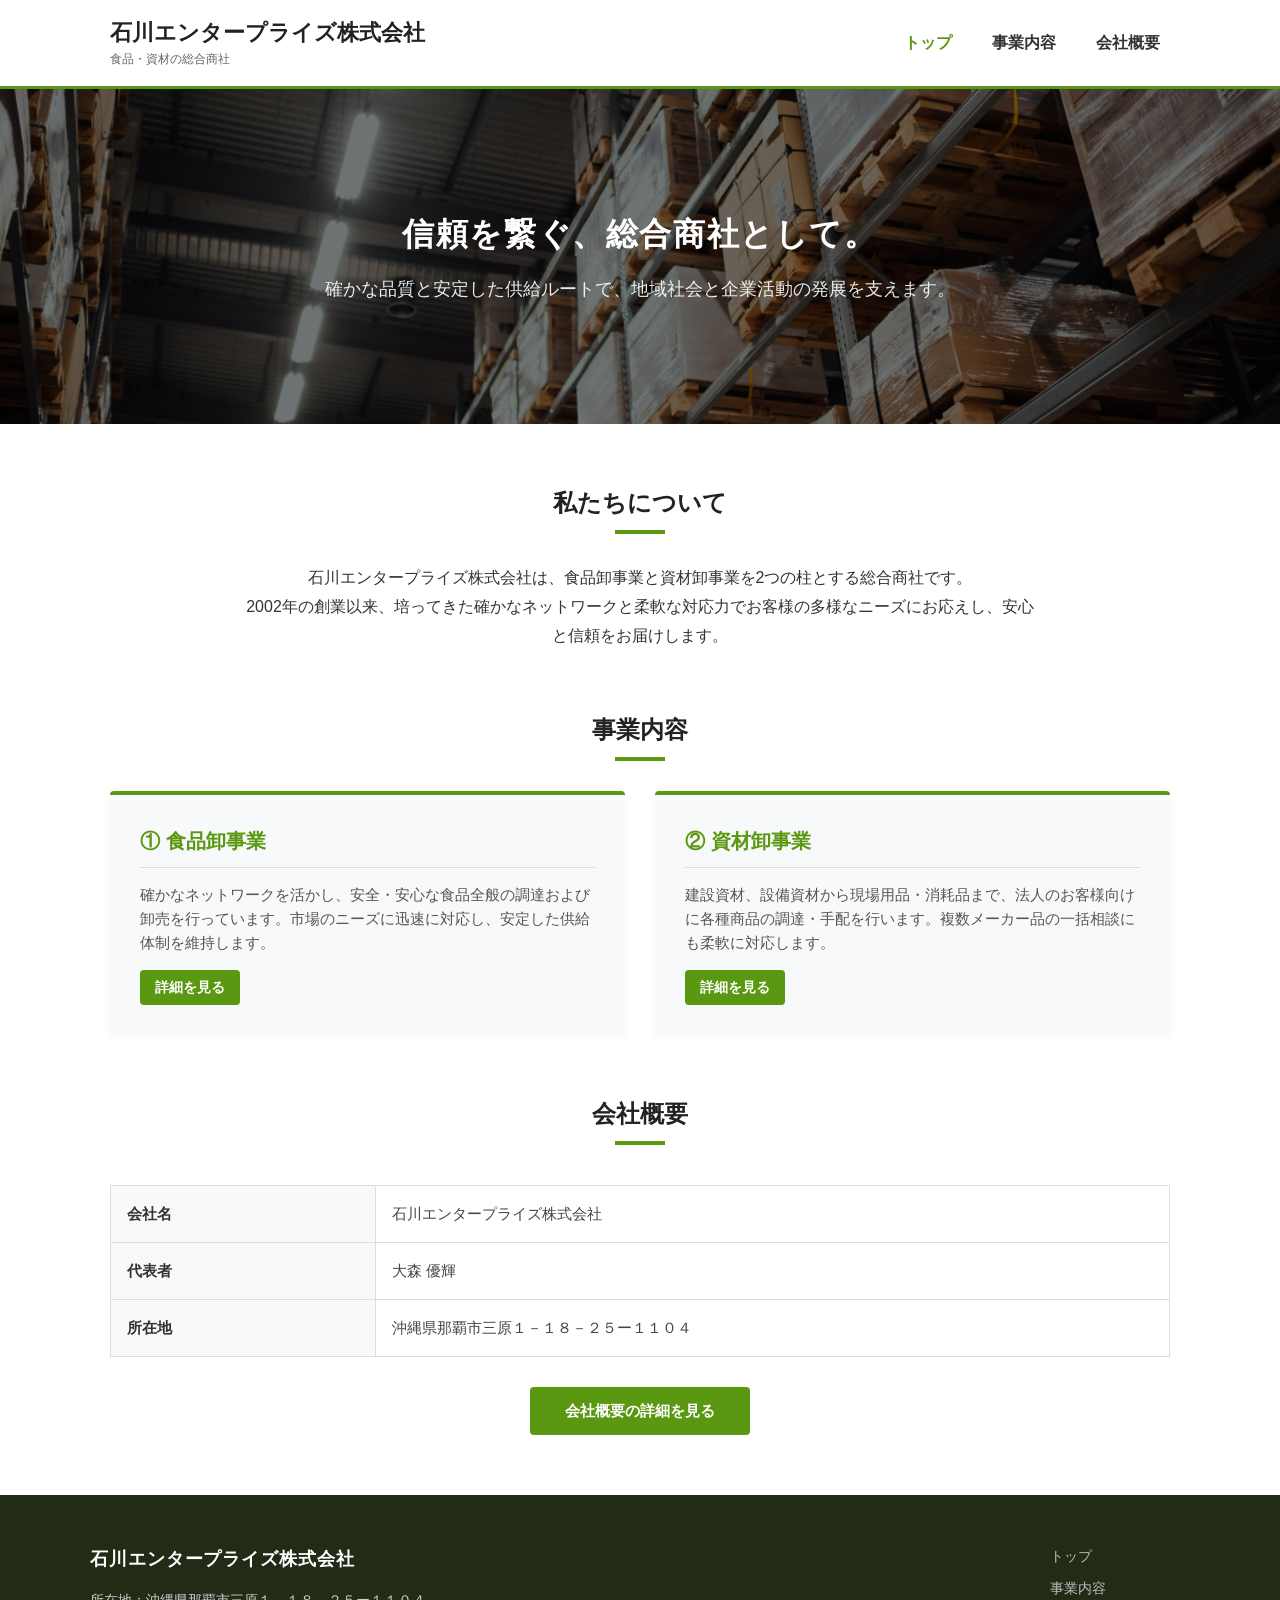
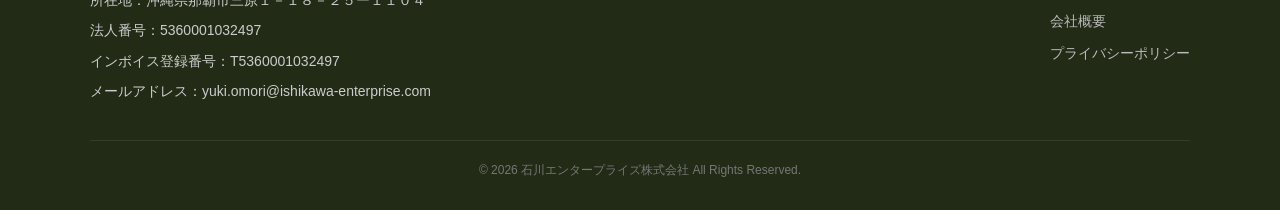
==== commit bd0fc5a9: "全ページメールアドレス更新" ====
--- a/index.html
+++ b/index.html
@@ -90,7 +90,7 @@
             <p>所在地：沖縄県那覇市三原１－１８－２５ー１１０４</p>
             <p>法人番号：5360001032497</p>
             <p>インボイス登録番号：T5360001032497</p>
-            <p>メールアドレス：yuki.omori84@gmail.com</p>
+            <p>メールアドレス：yuki.omori@ishikawa-enterprise.com</p>
         </div>
         <div class="footer-links">
             <ul>
